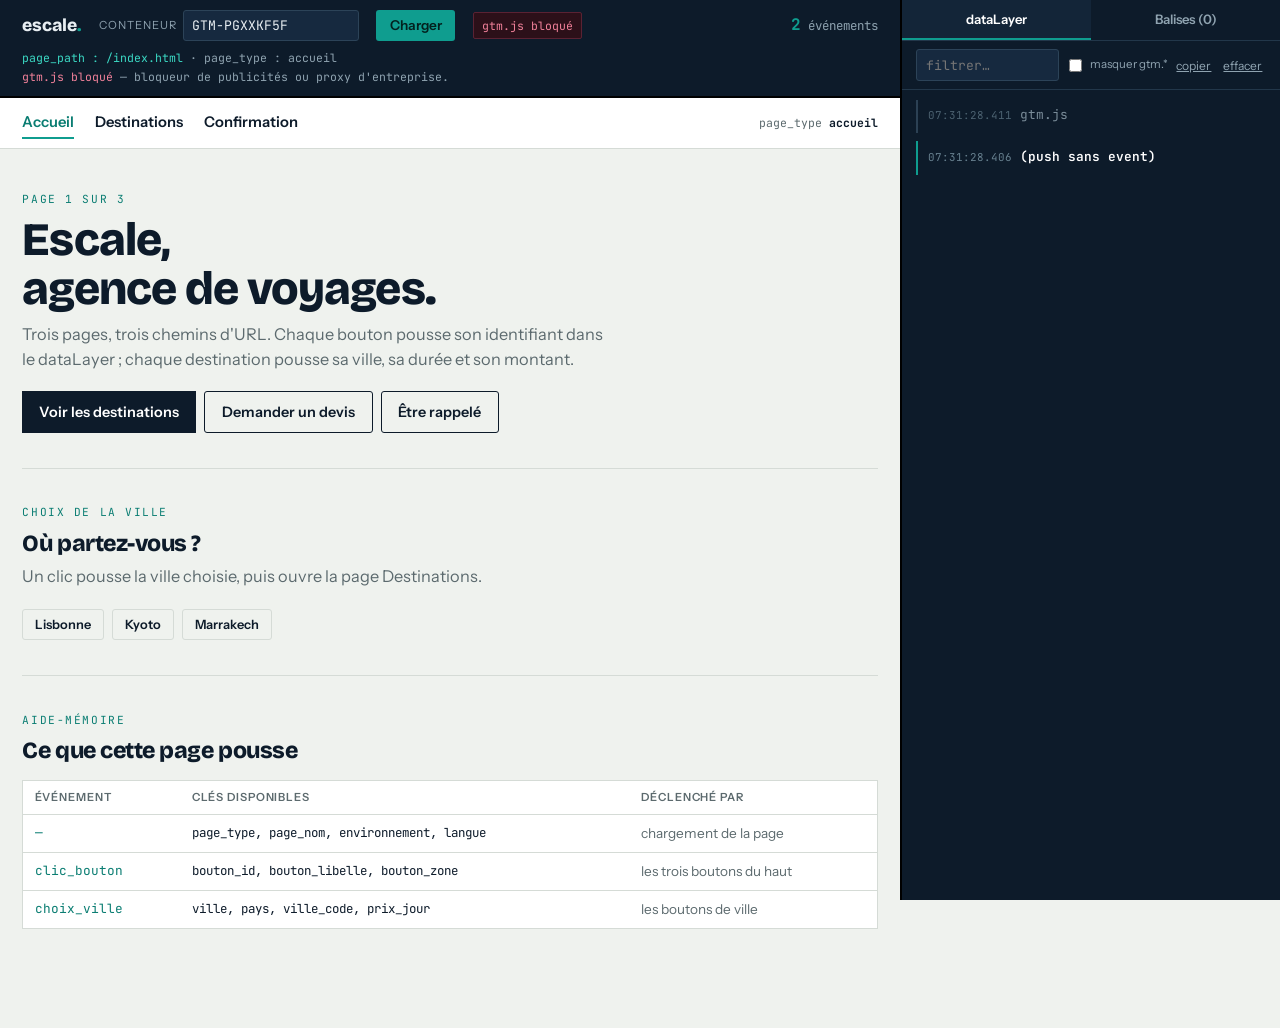
==== index.html @ 13f32eaa "Add files via upload" ====
<!DOCTYPE html>
<html lang="fr">
<head>
<meta charset="utf-8">
<meta name="viewport" content="width=device-width, initial-scale=1">
<title>Escale — accueil</title>
<link rel="preconnect" href="https://fonts.googleapis.com">
<link rel="preconnect" href="https://fonts.gstatic.com" crossorigin>
<link href="https://fonts.googleapis.com/css2?family=Bricolage+Grotesque:opsz,wght@12..96,500;12..96,700;12..96,800&family=Instrument+Sans:wght@400;500;600&family=JetBrains+Mono:wght@400;600&display=swap" rel="stylesheet">
<link rel="stylesheet" href="escale.css">

<!-- dataLayer + moniteur : AVANT tout le reste -->
<script>
window.dataLayer = window.dataLayer || [];
window.__journal = [];
window.__tampon = [];
window.__journaliser = function (m) { window.__tampon.push(m); };
window.escaleTag = function (n, d) { (window.__tagsEnAttente = window.__tagsEnAttente || []).push([n, d]); };

(function () {
  function installerHook() {
    var dl = window.dataLayer;
    if (!dl || (dl.push && dl.push.__hooke)) return;
    var origine = dl.push;
    var wrapper = function () {
      for (var i = 0; i < arguments.length; i++) {
        try { window.__journaliser(arguments[i]); } catch (e) {}
      }
      return origine.apply(dl, arguments);
    };
    wrapper.__hooke = true;
    dl.push = wrapper;
  }
  window.__installerHook = installerHook;
  installerHook();
  setInterval(installerHook, 400);
})();

// Contexte de page, disponible dès le premier événement.
dataLayer.push({
  page_type: 'accueil',
  page_nom: 'Accueil',
  environnement: 'formation',
  langue: 'fr'
});
</script>
</head>
<body data-page="accueil">

<header class="barre">
  <div class="barre-inner">
    <div class="marque">escale<span>.</span></div>
    <div class="champ">
      <label for="id-conteneur">Conteneur</label>
      <input type="text" id="id-conteneur" value="GTM-PGXXKF5F" placeholder="GTM-XXXXXXX" spellcheck="false" autocomplete="off">
    </div>
    <button class="btn" id="btn-charger">Charger</button>
    <span class="etat" id="etat-gtm">en attente</span>
    <div class="compteur"><b id="compteur">0</b> événements</div>
    <p class="diag" id="diagnostic"></p>
  </div>
</header>

<nav class="nav">
  <div class="nav-inner">
    <a href="index.html" aria-current="page">Accueil</a>
    <a href="destinations.html">Destinations</a>
    <a href="merci.html">Confirmation</a>
    <span class="chemin">page_type <b>accueil</b></span>
  </div>
</nav>

<main>

  <section class="hero">
    <span class="eyebrow">Page 1 sur 3</span>
    <h1>Escale,<br>agence de voyages.</h1>
    <p class="chapo">Trois pages, trois chemins d'URL. Chaque bouton pousse son identifiant dans le dataLayer ; chaque destination pousse sa ville, sa durée et son montant.</p>
    <div class="actions">
      <a class="btn-clair" href="destinations.html" id="lien-destinations" data-bouton-id="voir-destinations" data-bouton-zone="hero">Voir les destinations</a>
      <button class="btn-bord" id="btn-devis" data-bouton-id="demander-devis" data-bouton-zone="hero">Demander un devis</button>
      <button class="btn-bord" id="btn-rappel" data-bouton-id="etre-rappele" data-bouton-zone="hero">Être rappelé</button>
    </div>
  </section>

  <section id="villes">
    <span class="eyebrow">Choix de la ville</span>
    <h2>Où partez-vous ?</h2>
    <p class="chapo">Un clic pousse la ville choisie, puis ouvre la page Destinations.</p>
    <div class="actions" id="liste-villes"></div>
    <p class="msg" id="msg-ville" hidden></p>
  </section>

  <section id="cles">
    <span class="eyebrow">Aide-mémoire</span>
    <h2>Ce que cette page pousse</h2>
    <table class="cles">
      <tr><th>Événement</th><th>Clés disponibles</th><th>Déclenché par</th></tr>
      <tr><td>—</td><td>page_type, page_nom, environnement, langue</td><td>chargement de la page</td></tr>
      <tr><td>clic_bouton</td><td>bouton_id, bouton_libelle, bouton_zone</td><td>les trois boutons du haut</td></tr>
      <tr><td>choix_ville</td><td>ville, pays, ville_code, prix_jour</td><td>les boutons de ville</td></tr>
    </table>
  </section>

</main>

<button class="dock-bascule" id="dock-bascule" aria-expanded="false">Journal (<span id="compteur-mobile">0</span>)</button>

<aside class="dock" id="dock" aria-label="Journal">
  <div class="dock-tete">
    <button data-panneau="flux" aria-selected="true">dataLayer</button>
    <button data-panneau="balises" aria-selected="false">Balises (<span id="compteur-balises">0</span>)</button>
  </div>
  <div class="dock-outils">
    <input type="search" id="filtre" placeholder="filtrer…" aria-label="Filtrer">
    <label class="bascule"><input type="checkbox" id="masquer-gtm"> masquer gtm.*</label>
    <button class="mini-lien" id="btn-copier">copier</button>
    <button class="mini-lien" id="btn-effacer">effacer</button>
  </div>
  <div class="panneau" id="flux" data-actif="1"><p class="panneau-vide">En attente du premier push…</p></div>
  <div class="panneau" id="balises"><p class="panneau-vide">Aucune balise déclenchée.<br><br>Créez une balise <b>HTML personnalisé</b> dans GTM :<br><code>&lt;script&gt;escaleTag('Nom', {ville: {{DL - ville}}});&lt;/script&gt;</code><br><br>Elle s'affichera ici avec les valeurs résolues.</p></div>
</aside>

<script src="escale.js"></script>
</body>
</html>
---- escale.css ----
/* ============================================================
   Escale — bac à sable GTM · feuille de style partagée
   ============================================================ */
:root{
  --nuit:#0D1B2A; --nuit-clair:#16293F;
  --papier:#EFF2EE; --carte:#FFFFFF;
  --signal:#0F9D8F; --signal-sombre:#0A7D72;
  --ambre:#F5A623; --grenat:#C7375A;
  --trait:#D5DBD6; --gris:#5C6A6E;
  --dock:380px;
  --serif:'Bricolage Grotesque', system-ui, sans-serif;
  --texte:'Instrument Sans', system-ui, sans-serif;
  --mono:'JetBrains Mono', ui-monospace, monospace;
}
*{box-sizing:border-box}
body{margin:0;background:var(--papier);color:var(--nuit);font-family:var(--texte);font-size:16px;line-height:1.55;padding-right:var(--dock)}
h1,h2,h3{font-family:var(--serif);font-weight:800;letter-spacing:-.02em;margin:0}
h1{font-size:clamp(1.9rem,4vw,2.9rem);line-height:1.05}
h2{font-size:1.45rem;line-height:1.15}
h3{font-size:1.05rem;font-weight:700}
p{margin:.5rem 0}
a{color:var(--signal-sombre)}
code,.mono{font-family:var(--mono);font-size:.82em}
button{font-family:var(--texte);cursor:pointer;border:none;border-radius:3px}
:focus-visible{outline:2px solid var(--signal);outline-offset:2px}

/* ---------- barre ---------- */
.barre{position:sticky;top:0;z-index:60;background:var(--nuit);color:#E8EEF2;border-bottom:2px solid #000}
.barre-inner{max-width:980px;margin:0 auto;padding:.6rem 1.4rem;display:flex;flex-wrap:wrap;gap:.5rem 1.1rem;align-items:center}
.marque{font-family:var(--serif);font-weight:800;font-size:1.1rem}
.marque span{color:var(--signal)}
.champ{display:flex;gap:.35rem;align-items:center}
.champ label{font-size:.7rem;text-transform:uppercase;letter-spacing:.09em;color:#8FA3B0}
input[type=text],input[type=search]{font-family:var(--mono);font-size:.82rem;background:var(--nuit-clair);color:#E8EEF2;border:1px solid #2C4358;border-radius:3px;padding:.4rem .55rem}
.barre input{width:11rem}
.btn{background:var(--signal);color:#03211E;font-weight:600;font-size:.85rem;padding:.45rem .85rem}
.btn:hover{background:#12B3A3}
.etat{font-family:var(--mono);font-size:.72rem;padding:.2rem .5rem;border-radius:2px;background:#2A1C10;color:var(--ambre);border:1px solid #4A3110}
.etat.ok{background:#052A26;color:var(--signal);border-color:#0A544C}
.etat.ko{background:#2C1019;color:#F08099;border-color:#5A2233}
.compteur{margin-left:auto;font-family:var(--mono);font-size:.78rem;color:#8FA3B0}
.compteur b{color:var(--signal);font-size:1rem}
.diag{flex-basis:100%;font-family:var(--mono);font-size:.72rem;color:#8FA3B0;margin:0;line-height:1.6}
.diag b{color:var(--ambre);font-weight:600}
.diag em{color:#3BD9C4;font-style:normal}
.diag s{color:#F08099;text-decoration:none}

/* ---------- navigation ---------- */
.nav{background:var(--carte);border-bottom:1px solid var(--trait)}
.nav-inner{max-width:980px;margin:0 auto;padding:.55rem 1.4rem;display:flex;flex-wrap:wrap;gap:.3rem 1.3rem;align-items:center}
.nav a{text-decoration:none;color:var(--nuit);font-weight:600;font-size:.92rem;padding:.25rem 0;border-bottom:2px solid transparent}
.nav a:hover{border-bottom-color:var(--trait)}
.nav a[aria-current="page"]{border-bottom-color:var(--signal);color:var(--signal-sombre)}
.nav .chemin{margin-left:auto;font-family:var(--mono);font-size:.72rem;color:var(--gris)}
.nav .chemin b{color:var(--nuit)}

/* ---------- contenu ---------- */
main{max-width:980px;margin:0 auto;padding:0 1.4rem 4rem}
section{padding:2.2rem 0;border-bottom:1px solid var(--trait)}
section:last-child{border-bottom:none}
.eyebrow{font-family:var(--mono);font-size:.7rem;letter-spacing:.14em;text-transform:uppercase;color:var(--signal-sombre);margin-bottom:.5rem;display:block}
.chapo{font-size:1.02rem;color:var(--gris);max-width:54ch}
.hero{padding:2.6rem 0 2.2rem;border-bottom:1px solid var(--trait)}
.actions{display:flex;flex-wrap:wrap;gap:.5rem;margin-top:1.2rem}
.btn-clair{background:var(--nuit);color:#fff;font-weight:600;font-size:.9rem;padding:.6rem 1.05rem;text-decoration:none;display:inline-block}
.btn-clair:hover{background:var(--nuit-clair);color:#fff}
.btn-bord{background:transparent;color:var(--nuit);border:1px solid var(--nuit);font-weight:600;font-size:.9rem;padding:.6rem 1.05rem;text-decoration:none;display:inline-block}
.btn-bord:hover{background:#E2E7E3}
.msg{margin-top:.7rem;font-size:.88rem;color:var(--signal-sombre);font-weight:600}
.msg.err{color:var(--grenat)}

/* ---------- cartes villes ---------- */
.villes{display:grid;grid-template-columns:repeat(auto-fit,minmax(250px,1fr));gap:1rem;margin-top:1.3rem}
.ville{background:var(--carte);border:1px solid var(--trait);border-radius:4px;padding:1.1rem 1.1rem 1.1rem 1.5rem;position:relative;overflow:hidden}
.ville::before{content:"";position:absolute;left:.7rem;top:0;bottom:0;border-left:2px dashed var(--trait)}
.ville::after{content:"";position:absolute;left:.25rem;top:50%;width:.9rem;height:.9rem;margin-top:-.45rem;border-radius:50%;background:var(--papier);border:1px solid var(--trait)}
.code-vol{font-family:var(--mono);font-size:.72rem;color:var(--signal-sombre);letter-spacing:.08em}
.ville h3{margin:.25rem 0 .1rem}
.ville .pays{font-size:.85rem;color:var(--gris)}
.jours{display:flex;gap:.35rem;margin:.9rem 0 .6rem;flex-wrap:wrap}
.jours button{background:transparent;border:1px solid var(--trait);color:var(--nuit);font-size:.8rem;font-weight:600;padding:.35rem .6rem}
.jours button[aria-pressed="true"]{background:var(--nuit);color:#fff;border-color:var(--nuit)}
.montant{font-family:var(--serif);font-size:1.55rem;font-weight:800;margin:.2rem 0 .8rem}
.montant small{font-family:var(--mono);font-size:.7rem;font-weight:400;color:var(--gris);display:block;letter-spacing:.02em}
.btn-mini{background:var(--nuit);color:#fff;font-size:.8rem;padding:.45rem .75rem;font-weight:600}
.btn-mini.creux{background:transparent;color:var(--nuit);border:1px solid var(--trait)}
.btn-mini.creux:hover{border-color:var(--nuit)}

/* ---------- reçu ---------- */
.recu{background:var(--carte);border:1px solid var(--trait);border-radius:4px;padding:1.5rem 1.5rem 1.5rem 2.1rem;position:relative;overflow:hidden;max-width:460px;margin-top:1.3rem}
.recu::before{content:"";position:absolute;left:1rem;top:0;bottom:0;border-left:2px dashed var(--trait)}
.recu-tampon{display:inline-block;font-family:var(--mono);font-size:.7rem;letter-spacing:.1em;text-transform:uppercase;color:var(--signal-sombre);border:1px solid var(--signal);padding:.2rem .5rem;border-radius:2px}
.recu dl{display:grid;grid-template-columns:auto 1fr;gap:.35rem 1rem;margin:1rem 0 0}
.recu dt{color:var(--gris);font-size:.75rem;text-transform:uppercase;letter-spacing:.06em}
.recu dd{margin:0;font-family:var(--mono);font-size:.88rem}
.recu .total{font-family:var(--serif);font-size:1.6rem;font-weight:800;margin-top:1rem}

/* ---------- tableau des variables ---------- */
.cles{width:100%;border-collapse:collapse;margin-top:1rem;font-size:.85rem;background:var(--carte);border:1px solid var(--trait)}
.cles th,.cles td{text-align:left;padding:.5rem .7rem;border-bottom:1px solid var(--trait);vertical-align:top}
.cles th{font-size:.7rem;text-transform:uppercase;letter-spacing:.08em;color:var(--gris);font-weight:600}
.cles tr:last-child td{border-bottom:none}
.cles td:first-child{font-family:var(--mono);font-size:.8rem;color:var(--signal-sombre);white-space:nowrap}
.cles td:nth-child(2){font-family:var(--mono);font-size:.78rem;color:var(--nuit)}
.cles td:last-child{color:var(--gris)}

/* ---------- dock ---------- */
.dock{position:fixed;top:0;right:0;bottom:0;width:var(--dock);z-index:70;background:var(--nuit);color:#DCE6EC;display:flex;flex-direction:column;border-left:2px solid #000}
.dock-tete{display:flex;border-bottom:1px solid #22374A}
.dock-tete button{flex:1;background:transparent;color:#8FA3B0;font-size:.82rem;font-weight:600;padding:.7rem .5rem;border-bottom:2px solid transparent;border-radius:0}
.dock-tete button[aria-selected="true"]{color:#fff;border-bottom-color:var(--signal);background:#132538}
.dock-outils{display:flex;gap:.35rem;flex-wrap:wrap;padding:.5rem .9rem;border-bottom:1px solid #22374A;align-items:center}
.dock-outils input[type=search]{flex:1;min-width:6rem}
.mini-lien{background:none;border:none;color:#8FA3B0;font-size:.75rem;text-decoration:underline;padding:.2rem;cursor:pointer}
.mini-lien:hover{color:var(--signal)}
.bascule{display:flex;align-items:center;gap:.3rem;font-size:.72rem;color:#8FA3B0;cursor:pointer}
.panneau{flex:1;overflow-y:auto;padding:.6rem .9rem 2rem;display:none}
.panneau[data-actif="1"]{display:block}
.entree{border-left:2px solid var(--signal);padding:.35rem 0 .5rem .6rem;margin-bottom:.5rem}
.entree.gtm{border-left-color:#3A5266;opacity:.7}
.entree.balise{border-left-color:#fff}
.entree-tete{display:flex;gap:.5rem;align-items:baseline;cursor:pointer}
.horo{font-family:var(--mono);font-size:.68rem;color:#67808F;flex-shrink:0}
.nom{font-family:var(--mono);font-size:.8rem;font-weight:600;color:#fff;word-break:break-all}
.entree.gtm .nom{color:#A8BCC8;font-weight:400}
.entree pre{display:none;margin:.4rem 0 0;padding:.5rem;background:#081420;border:1px solid #1D3247;border-radius:3px;font-family:var(--mono);font-size:.7rem;line-height:1.45;color:#B6D8D2;white-space:pre-wrap;word-break:break-word;max-height:16rem;overflow:auto}
.entree.ouvert pre{display:block}
.panneau-vide{color:#67808F;font-size:.82rem;padding:1rem 0;line-height:1.6}
.panneau-vide code{color:#3BD9C4;background:#0A1D2C;padding:.1rem .3rem;border-radius:2px}
.dock-bascule{display:none}

@media (prefers-reduced-motion:no-preference){
  .entree{animation:apparait .28s ease-out}
  @keyframes apparait{from{opacity:0;transform:translateY(-4px)}to{opacity:1;transform:none}}
}
@media (max-width:1000px){
  body{padding-right:0}
  .dock{top:auto;left:0;width:auto;height:60vh;transform:translateY(100%);transition:transform .25s ease;border-left:none;border-top:2px solid #000}
  .dock.ouvert{transform:none}
  .dock-bascule{display:block;position:fixed;right:1rem;bottom:1rem;z-index:80;background:var(--signal);color:#03211E;font-weight:700;font-size:.85rem;padding:.7rem 1rem;box-shadow:0 4px 14px rgba(0,0,0,.25);border-radius:3px}
  .compteur{margin-left:0}
  .nav .chemin{margin-left:0;flex-basis:100%}
}
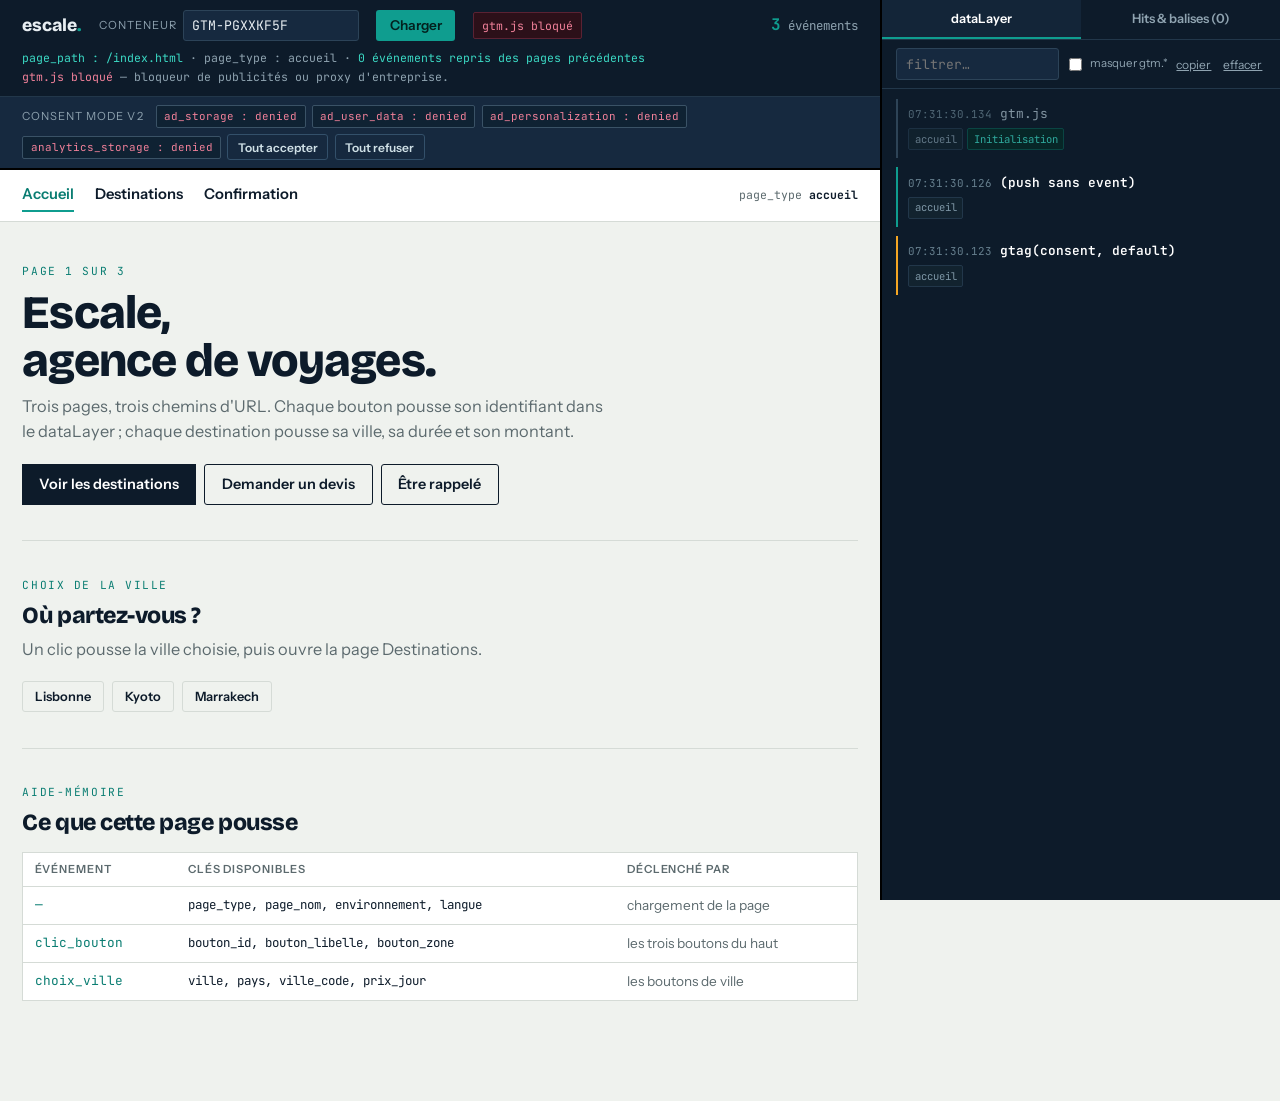
==== commit 12ad931d: "Add files via upload" ====
--- a/index.html
+++ b/index.html
@@ -37,6 +37,23 @@
 })();
 
 // Contexte de page, disponible dès le premier événement.
+// Consent Mode v2 — restauré depuis la session, AVANT le chargement de GTM.
+function gtag() { dataLayer.push(arguments); }
+window.__consentInitial = { ad_storage: 'denied', ad_user_data: 'denied', ad_personalization: 'denied', analytics_storage: 'denied' };
+try {
+  var sauvegarde = sessionStorage.getItem('escale_consent');
+  if (sauvegarde) window.__consentInitial = JSON.parse(sauvegarde);
+} catch (e) {}
+gtag('consent', 'default', {
+  ad_storage: window.__consentInitial.ad_storage,
+  ad_user_data: window.__consentInitial.ad_user_data,
+  ad_personalization: window.__consentInitial.ad_personalization,
+  analytics_storage: window.__consentInitial.analytics_storage,
+  functionality_storage: 'granted',
+  security_storage: 'granted',
+  wait_for_update: 500
+});
+
 dataLayer.push({
   page_type: 'accueil',
   page_nom: 'Accueil',
@@ -58,6 +75,17 @@
     <span class="etat" id="etat-gtm">en attente</span>
     <div class="compteur"><b id="compteur">0</b> événements</div>
     <p class="diag" id="diagnostic"></p>
+  </div>
+  <div class="consent">
+    <div class="consent-inner">
+      <span class="titre">Consent Mode v2</span>
+      <button class="pastille" data-consent="ad_storage" data-etat="denied">ad_storage : denied</button>
+      <button class="pastille" data-consent="ad_user_data" data-etat="denied">ad_user_data : denied</button>
+      <button class="pastille" data-consent="ad_personalization" data-etat="denied">ad_personalization : denied</button>
+      <button class="pastille" data-consent="analytics_storage" data-etat="denied">analytics_storage : denied</button>
+      <button class="btn-fant" id="btn-tout-accepter">Tout accepter</button>
+      <button class="btn-fant" id="btn-tout-refuser">Tout refuser</button>
+    </div>
   </div>
 </header>
 
@@ -109,7 +137,7 @@
 <aside class="dock" id="dock" aria-label="Journal">
   <div class="dock-tete">
     <button data-panneau="flux" aria-selected="true">dataLayer</button>
-    <button data-panneau="balises" aria-selected="false">Balises (<span id="compteur-balises">0</span>)</button>
+    <button data-panneau="hits" aria-selected="false">Hits &amp; balises (<span id="compteur-hits">0</span>)</button>
   </div>
   <div class="dock-outils">
     <input type="search" id="filtre" placeholder="filtrer…" aria-label="Filtrer">
@@ -118,7 +146,7 @@
     <button class="mini-lien" id="btn-effacer">effacer</button>
   </div>
   <div class="panneau" id="flux" data-actif="1"><p class="panneau-vide">En attente du premier push…</p></div>
-  <div class="panneau" id="balises"><p class="panneau-vide">Aucune balise déclenchée.<br><br>Créez une balise <b>HTML personnalisé</b> dans GTM :<br><code>&lt;script&gt;escaleTag('Nom', {ville: {{DL - ville}}});&lt;/script&gt;</code><br><br>Elle s'affichera ici avec les valeurs résolues.</p></div>
+  <div class="panneau" id="hits"><p class="panneau-vide">Aucun hit sortant pour l'instant.<br><br>Les événements GA4, Google Ads et Meta envoyés par vos balises s'afficheront ici automatiquement, avec leurs paramètres.<br><br>Une balise <b>HTML personnalisé</b> appelant <code>escaleTag('Nom', {…})</code> s'y affiche aussi.</p></div>
 </aside>
 
 <script src="escale.js"></script>
--- a/escale.css
+++ b/escale.css
@@ -5,9 +5,9 @@
   --nuit:#0D1B2A; --nuit-clair:#16293F;
   --papier:#EFF2EE; --carte:#FFFFFF;
   --signal:#0F9D8F; --signal-sombre:#0A7D72;
-  --ambre:#F5A623; --grenat:#C7375A;
+  --ambre:#F5A623; --grenat:#C7375A; --violet:#7C6BF0;
   --trait:#D5DBD6; --gris:#5C6A6E;
-  --dock:380px;
+  --dock:400px;
   --serif:'Bricolage Grotesque', system-ui, sans-serif;
   --texte:'Instrument Sans', system-ui, sans-serif;
   --mono:'JetBrains Mono', ui-monospace, monospace;
@@ -35,6 +35,8 @@
 .barre input{width:11rem}
 .btn{background:var(--signal);color:#03211E;font-weight:600;font-size:.85rem;padding:.45rem .85rem}
 .btn:hover{background:#12B3A3}
+.btn-fant{background:transparent;color:#CFE0E6;border:1px solid #33506A;font-size:.75rem;padding:.28rem .6rem;font-weight:600}
+.btn-fant:hover{background:var(--nuit-clair)}
 .etat{font-family:var(--mono);font-size:.72rem;padding:.2rem .5rem;border-radius:2px;background:#2A1C10;color:var(--ambre);border:1px solid #4A3110}
 .etat.ok{background:#052A26;color:var(--signal);border-color:#0A544C}
 .etat.ko{background:#2C1019;color:#F08099;border-color:#5A2233}
@@ -44,6 +46,13 @@
 .diag b{color:var(--ambre);font-weight:600}
 .diag em{color:#3BD9C4;font-style:normal}
 .diag s{color:#F08099;text-decoration:none}
+
+/* ---------- consentement ---------- */
+.consent{background:var(--nuit-clair);border-top:1px solid #22374A}
+.consent-inner{max-width:980px;margin:0 auto;padding:.5rem 1.4rem;display:flex;flex-wrap:wrap;gap:.4rem;align-items:center}
+.consent-inner .titre{font-size:.7rem;text-transform:uppercase;letter-spacing:.09em;color:#8FA3B0;margin-right:.4rem}
+.pastille{font-family:var(--mono);font-size:.68rem;padding:.22rem .45rem;border-radius:2px;border:1px solid #3A5266;background:#0F2233;color:#F08099;cursor:pointer}
+.pastille[data-etat="granted"]{color:#3BD9C4;border-color:#0F6E64;background:#062A26}
 
 /* ---------- navigation ---------- */
 .nav{background:var(--carte);border-bottom:1px solid var(--trait)}
@@ -81,7 +90,7 @@
 .jours button{background:transparent;border:1px solid var(--trait);color:var(--nuit);font-size:.8rem;font-weight:600;padding:.35rem .6rem}
 .jours button[aria-pressed="true"]{background:var(--nuit);color:#fff;border-color:var(--nuit)}
 .montant{font-family:var(--serif);font-size:1.55rem;font-weight:800;margin:.2rem 0 .8rem}
-.montant small{font-family:var(--mono);font-size:.7rem;font-weight:400;color:var(--gris);display:block;letter-spacing:.02em}
+.montant small{font-family:var(--mono);font-size:.7rem;font-weight:400;color:var(--gris);display:block}
 .btn-mini{background:var(--nuit);color:#fff;font-size:.8rem;padding:.45rem .75rem;font-weight:600}
 .btn-mini.creux{background:transparent;color:var(--nuit);border:1px solid var(--trait)}
 .btn-mini.creux:hover{border-color:var(--nuit)}
@@ -95,34 +104,43 @@
 .recu dd{margin:0;font-family:var(--mono);font-size:.88rem}
 .recu .total{font-family:var(--serif);font-size:1.6rem;font-weight:800;margin-top:1rem}
 
-/* ---------- tableau des variables ---------- */
+/* ---------- tableau des clés ---------- */
 .cles{width:100%;border-collapse:collapse;margin-top:1rem;font-size:.85rem;background:var(--carte);border:1px solid var(--trait)}
 .cles th,.cles td{text-align:left;padding:.5rem .7rem;border-bottom:1px solid var(--trait);vertical-align:top}
 .cles th{font-size:.7rem;text-transform:uppercase;letter-spacing:.08em;color:var(--gris);font-weight:600}
 .cles tr:last-child td{border-bottom:none}
 .cles td:first-child{font-family:var(--mono);font-size:.8rem;color:var(--signal-sombre);white-space:nowrap}
-.cles td:nth-child(2){font-family:var(--mono);font-size:.78rem;color:var(--nuit)}
+.cles td:nth-child(2){font-family:var(--mono);font-size:.78rem}
 .cles td:last-child{color:var(--gris)}
 
 /* ---------- dock ---------- */
 .dock{position:fixed;top:0;right:0;bottom:0;width:var(--dock);z-index:70;background:var(--nuit);color:#DCE6EC;display:flex;flex-direction:column;border-left:2px solid #000}
 .dock-tete{display:flex;border-bottom:1px solid #22374A}
-.dock-tete button{flex:1;background:transparent;color:#8FA3B0;font-size:.82rem;font-weight:600;padding:.7rem .5rem;border-bottom:2px solid transparent;border-radius:0}
+.dock-tete button{flex:1;background:transparent;color:#8FA3B0;font-size:.8rem;font-weight:600;padding:.7rem .4rem;border-bottom:2px solid transparent;border-radius:0}
 .dock-tete button[aria-selected="true"]{color:#fff;border-bottom-color:var(--signal);background:#132538}
 .dock-outils{display:flex;gap:.35rem;flex-wrap:wrap;padding:.5rem .9rem;border-bottom:1px solid #22374A;align-items:center}
-.dock-outils input[type=search]{flex:1;min-width:6rem}
+.dock-outils input[type=search]{flex:1;min-width:5rem}
 .mini-lien{background:none;border:none;color:#8FA3B0;font-size:.75rem;text-decoration:underline;padding:.2rem;cursor:pointer}
 .mini-lien:hover{color:var(--signal)}
 .bascule{display:flex;align-items:center;gap:.3rem;font-size:.72rem;color:#8FA3B0;cursor:pointer}
 .panneau{flex:1;overflow-y:auto;padding:.6rem .9rem 2rem;display:none}
 .panneau[data-actif="1"]{display:block}
-.entree{border-left:2px solid var(--signal);padding:.35rem 0 .5rem .6rem;margin-bottom:.5rem}
-.entree.gtm{border-left-color:#3A5266;opacity:.7}
+
+.entree{border-left:2px solid var(--signal);padding:.35rem 0 .5rem .6rem;margin-bottom:.55rem}
+.entree.gtm{border-left-color:#3A5266;opacity:.75}
+.entree.conso{border-left-color:var(--ambre)}
+.entree.ga4{border-left-color:var(--violet)}
 .entree.balise{border-left-color:#fff}
+.entree.ancienne{opacity:.55}
 .entree-tete{display:flex;gap:.5rem;align-items:baseline;cursor:pointer}
 .horo{font-family:var(--mono);font-size:.68rem;color:#67808F;flex-shrink:0}
 .nom{font-family:var(--mono);font-size:.8rem;font-weight:600;color:#fff;word-break:break-all}
 .entree.gtm .nom{color:#A8BCC8;font-weight:400}
+.meta{margin:.25rem 0 0;display:flex;flex-wrap:wrap;gap:.25rem}
+.tag{font-family:var(--mono);font-size:.66rem;padding:.12rem .35rem;border-radius:2px;border:1px solid transparent;white-space:nowrap}
+.tag.page{background:#12232F;color:#7E97A6;border-color:#22374A}
+.tag.ga4{background:#1A1638;color:#B0A6F5;border-color:#3B3170}
+.tag.trig{background:#052A26;color:#3BD9C4;border-color:#0A544C}
 .entree pre{display:none;margin:.4rem 0 0;padding:.5rem;background:#081420;border:1px solid #1D3247;border-radius:3px;font-family:var(--mono);font-size:.7rem;line-height:1.45;color:#B6D8D2;white-space:pre-wrap;word-break:break-word;max-height:16rem;overflow:auto}
 .entree.ouvert pre{display:block}
 .panneau-vide{color:#67808F;font-size:.82rem;padding:1rem 0;line-height:1.6}
@@ -133,9 +151,9 @@
   .entree{animation:apparait .28s ease-out}
   @keyframes apparait{from{opacity:0;transform:translateY(-4px)}to{opacity:1;transform:none}}
 }
-@media (max-width:1000px){
+@media (max-width:1040px){
   body{padding-right:0}
-  .dock{top:auto;left:0;width:auto;height:60vh;transform:translateY(100%);transition:transform .25s ease;border-left:none;border-top:2px solid #000}
+  .dock{top:auto;left:0;width:auto;height:62vh;transform:translateY(100%);transition:transform .25s ease;border-left:none;border-top:2px solid #000}
   .dock.ouvert{transform:none}
   .dock-bascule{display:block;position:fixed;right:1rem;bottom:1rem;z-index:80;background:var(--signal);color:#03211E;font-weight:700;font-size:.85rem;padding:.7rem 1rem;box-shadow:0 4px 14px rgba(0,0,0,.25);border-radius:3px}
   .compteur{margin-left:0}
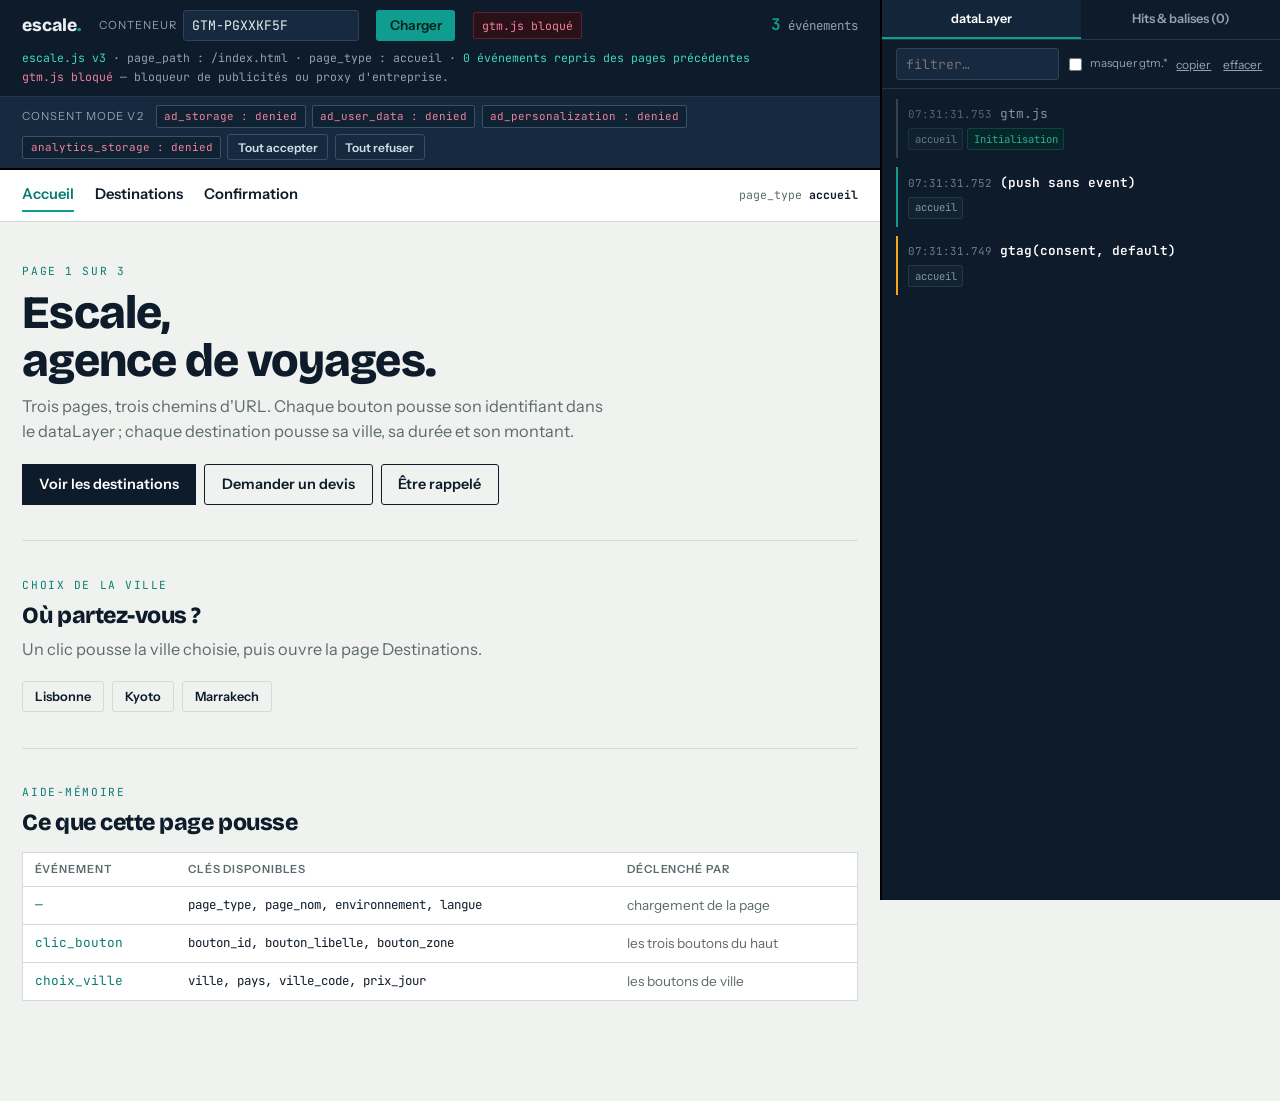
==== commit 0aa1df7b: "Add files via upload" ====
--- a/index.html
+++ b/index.html
@@ -7,7 +7,7 @@
 <link rel="preconnect" href="https://fonts.googleapis.com">
 <link rel="preconnect" href="https://fonts.gstatic.com" crossorigin>
 <link href="https://fonts.googleapis.com/css2?family=Bricolage+Grotesque:opsz,wght@12..96,500;12..96,700;12..96,800&family=Instrument+Sans:wght@400;500;600&family=JetBrains+Mono:wght@400;600&display=swap" rel="stylesheet">
-<link rel="stylesheet" href="escale.css">
+<link rel="stylesheet" href="escale.css?v=3">
 
 <!-- dataLayer + moniteur : AVANT tout le reste -->
 <script>
@@ -149,6 +149,6 @@
   <div class="panneau" id="hits"><p class="panneau-vide">Aucun hit sortant pour l'instant.<br><br>Les événements GA4, Google Ads et Meta envoyés par vos balises s'afficheront ici automatiquement, avec leurs paramètres.<br><br>Une balise <b>HTML personnalisé</b> appelant <code>escaleTag('Nom', {…})</code> s'y affiche aussi.</p></div>
 </aside>
 
-<script src="escale.js"></script>
+<script src="escale.js?v=3"></script>
 </body>
 </html>
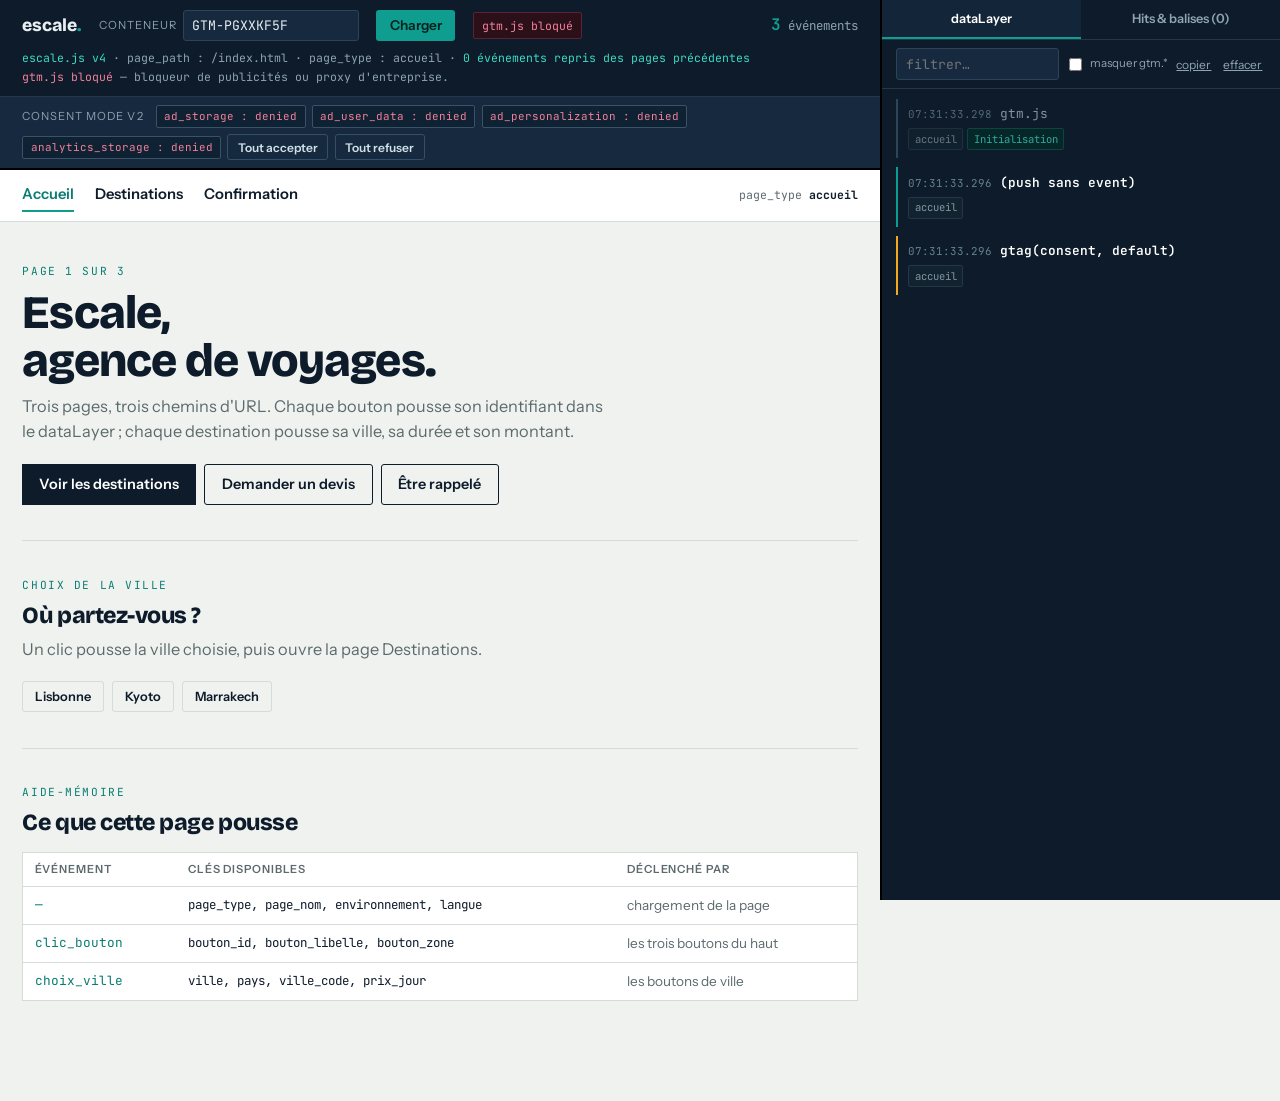
==== commit 687afb02: "Add files via upload" ====
--- a/index.html
+++ b/index.html
@@ -7,7 +7,7 @@
 <link rel="preconnect" href="https://fonts.googleapis.com">
 <link rel="preconnect" href="https://fonts.gstatic.com" crossorigin>
 <link href="https://fonts.googleapis.com/css2?family=Bricolage+Grotesque:opsz,wght@12..96,500;12..96,700;12..96,800&family=Instrument+Sans:wght@400;500;600&family=JetBrains+Mono:wght@400;600&display=swap" rel="stylesheet">
-<link rel="stylesheet" href="escale.css?v=3">
+<link rel="stylesheet" href="escale.css?v=4">
 
 <!-- dataLayer + moniteur : AVANT tout le reste -->
 <script>
@@ -149,6 +149,6 @@
   <div class="panneau" id="hits"><p class="panneau-vide">Aucun hit sortant pour l'instant.<br><br>Les événements GA4, Google Ads et Meta envoyés par vos balises s'afficheront ici automatiquement, avec leurs paramètres.<br><br>Une balise <b>HTML personnalisé</b> appelant <code>escaleTag('Nom', {…})</code> s'y affiche aussi.</p></div>
 </aside>
 
-<script src="escale.js?v=3"></script>
+<script src="escale.js?v=4"></script>
 </body>
 </html>
--- a/escale.css
+++ b/escale.css
@@ -141,6 +141,7 @@
 .tag.page{background:#12232F;color:#7E97A6;border-color:#22374A}
 .tag.ga4{background:#1A1638;color:#B0A6F5;border-color:#3B3170}
 .tag.trig{background:#052A26;color:#3BD9C4;border-color:#0A544C}
+.tag.conso{background:#2A1C10;color:#F5C06A;border-color:#4A3110}
 .entree pre{display:none;margin:.4rem 0 0;padding:.5rem;background:#081420;border:1px solid #1D3247;border-radius:3px;font-family:var(--mono);font-size:.7rem;line-height:1.45;color:#B6D8D2;white-space:pre-wrap;word-break:break-word;max-height:16rem;overflow:auto}
 .entree.ouvert pre{display:block}
 .panneau-vide{color:#67808F;font-size:.82rem;padding:1rem 0;line-height:1.6}
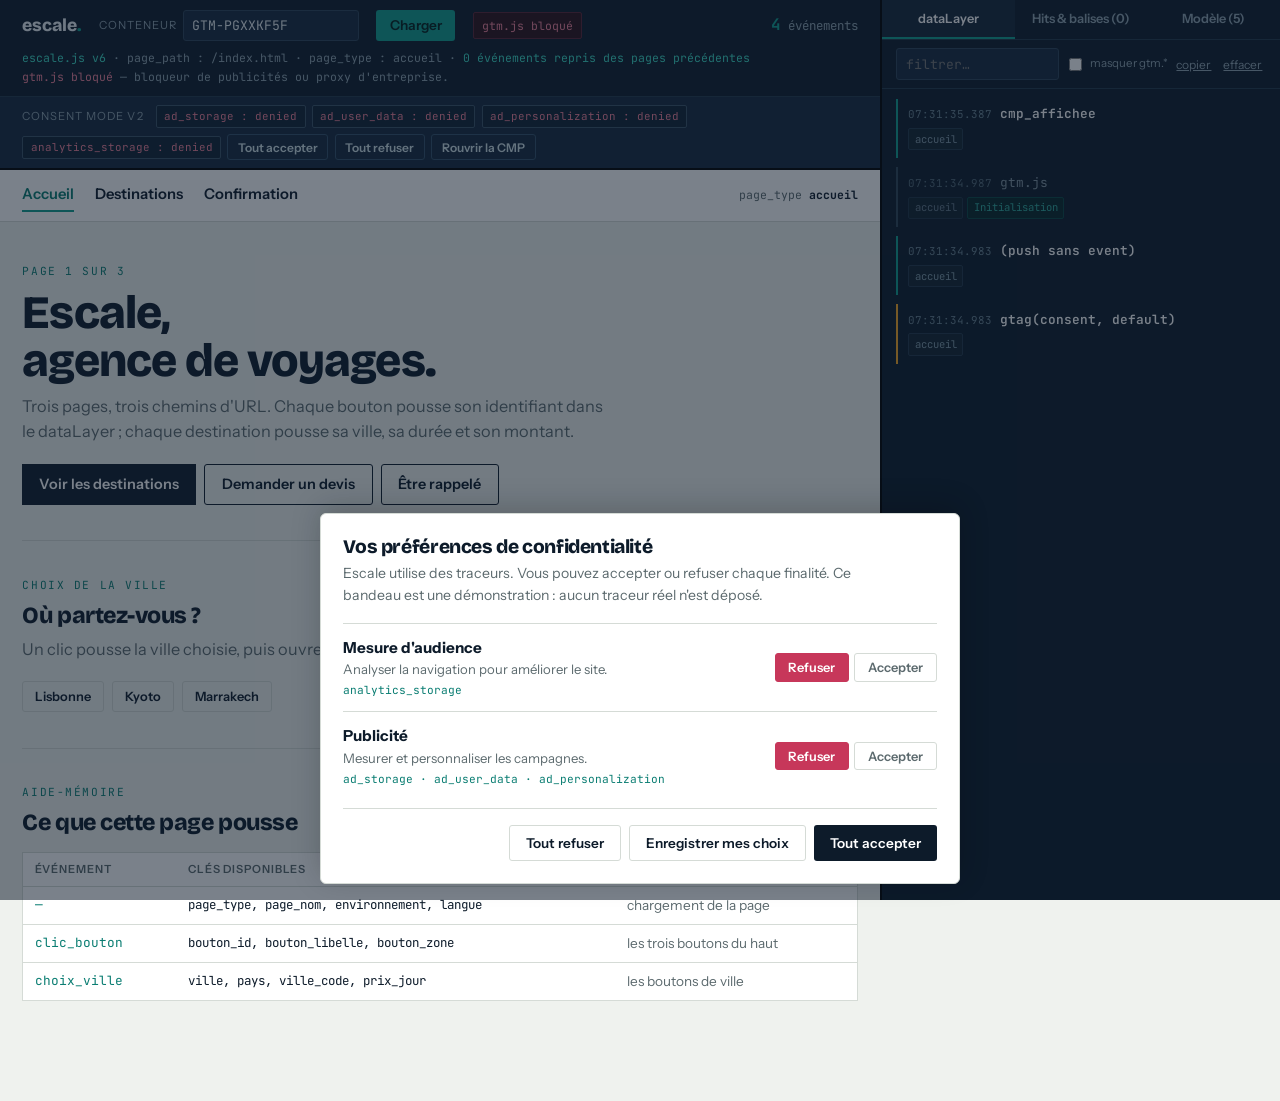
==== commit c419fdd7: "Add files via upload" ====
--- a/index.html
+++ b/index.html
@@ -7,7 +7,7 @@
 <link rel="preconnect" href="https://fonts.googleapis.com">
 <link rel="preconnect" href="https://fonts.gstatic.com" crossorigin>
 <link href="https://fonts.googleapis.com/css2?family=Bricolage+Grotesque:opsz,wght@12..96,500;12..96,700;12..96,800&family=Instrument+Sans:wght@400;500;600&family=JetBrains+Mono:wght@400;600&display=swap" rel="stylesheet">
-<link rel="stylesheet" href="escale.css?v=4">
+<link rel="stylesheet" href="escale.css?v=6">
 
 <!-- dataLayer + moniteur : AVANT tout le reste -->
 <script>
@@ -149,6 +149,6 @@
   <div class="panneau" id="hits"><p class="panneau-vide">Aucun hit sortant pour l'instant.<br><br>Les événements GA4, Google Ads et Meta envoyés par vos balises s'afficheront ici automatiquement, avec leurs paramètres.<br><br>Une balise <b>HTML personnalisé</b> appelant <code>escaleTag('Nom', {…})</code> s'y affiche aussi.</p></div>
 </aside>
 
-<script src="escale.js?v=4"></script>
+<script src="escale.js?v=6"></script>
 </body>
 </html>
--- a/escale.css
+++ b/escale.css
@@ -160,3 +160,31 @@
   .compteur{margin-left:0}
   .nav .chemin{margin-left:0;flex-basis:100%}
 }
+
+/* ---------- CMP de démonstration ---------- */
+.cmp-fond{position:fixed;inset:0;z-index:200;background:rgba(13,27,42,.55);display:flex;align-items:flex-end;justify-content:center;padding:1rem}
+.cmp{background:var(--carte);border:1px solid var(--trait);border-radius:6px;max-width:640px;width:100%;padding:1.4rem;box-shadow:0 -6px 30px rgba(0,0,0,.2)}
+.cmp h2{font-size:1.2rem;margin-bottom:.3rem}
+.cmp>p{font-size:.88rem;color:var(--gris);margin:0 0 1rem;max-width:58ch}
+.cmp-ligne{display:flex;gap:1rem;align-items:center;justify-content:space-between;padding:.75rem 0;border-top:1px solid var(--trait);flex-wrap:wrap}
+.cmp-ligne b{display:block;font-size:.95rem}
+.cmp-ligne span{display:block;font-size:.82rem;color:var(--gris)}
+.cmp-ligne em{display:block;font-family:var(--mono);font-size:.7rem;color:var(--signal-sombre);font-style:normal;margin-top:.15rem}
+.cmp-choix{display:flex;gap:.3rem;flex-shrink:0}
+.cmp-choix button{background:transparent;border:1px solid var(--trait);color:var(--gris);font-size:.8rem;font-weight:600;padding:.35rem .8rem}
+.cmp-choix button[aria-pressed="true"][data-val="granted"]{background:var(--signal);border-color:var(--signal);color:#03211E}
+.cmp-choix button[aria-pressed="true"][data-val="denied"]{background:var(--grenat);border-color:var(--grenat);color:#fff}
+.cmp-pied{display:flex;gap:.5rem;flex-wrap:wrap;justify-content:flex-end;padding-top:1rem;border-top:1px solid var(--trait);margin-top:.5rem}
+.cmp-btn{background:var(--nuit);color:#fff;font-weight:600;font-size:.85rem;padding:.55rem 1rem}
+.cmp-btn.creux{background:transparent;color:var(--nuit);border:1px solid var(--trait)}
+.cmp-btn.creux:hover{border-color:var(--nuit)}
+@media (max-width:1040px){.cmp-fond{align-items:center}}
+
+/* ---------- modèle de données ---------- */
+.mod-intro{font-size:.75rem;color:#67808F;line-height:1.5;margin:0 0 .8rem}
+.mod-ligne{display:grid;grid-template-columns:1fr;gap:.15rem;padding:.45rem 0;border-bottom:1px solid #1D3247}
+.mod-ligne:last-child{border-bottom:none}
+.mod-cle{font-family:var(--mono);font-size:.78rem;font-weight:600;color:#fff;word-break:break-all}
+.mod-val{font-family:var(--mono);font-size:.72rem;color:#B6D8D2;word-break:break-word}
+.mod-val.vide{color:#F08099;font-style:italic}
+.mod-ligne .tag{justify-self:start;margin-top:.15rem}
